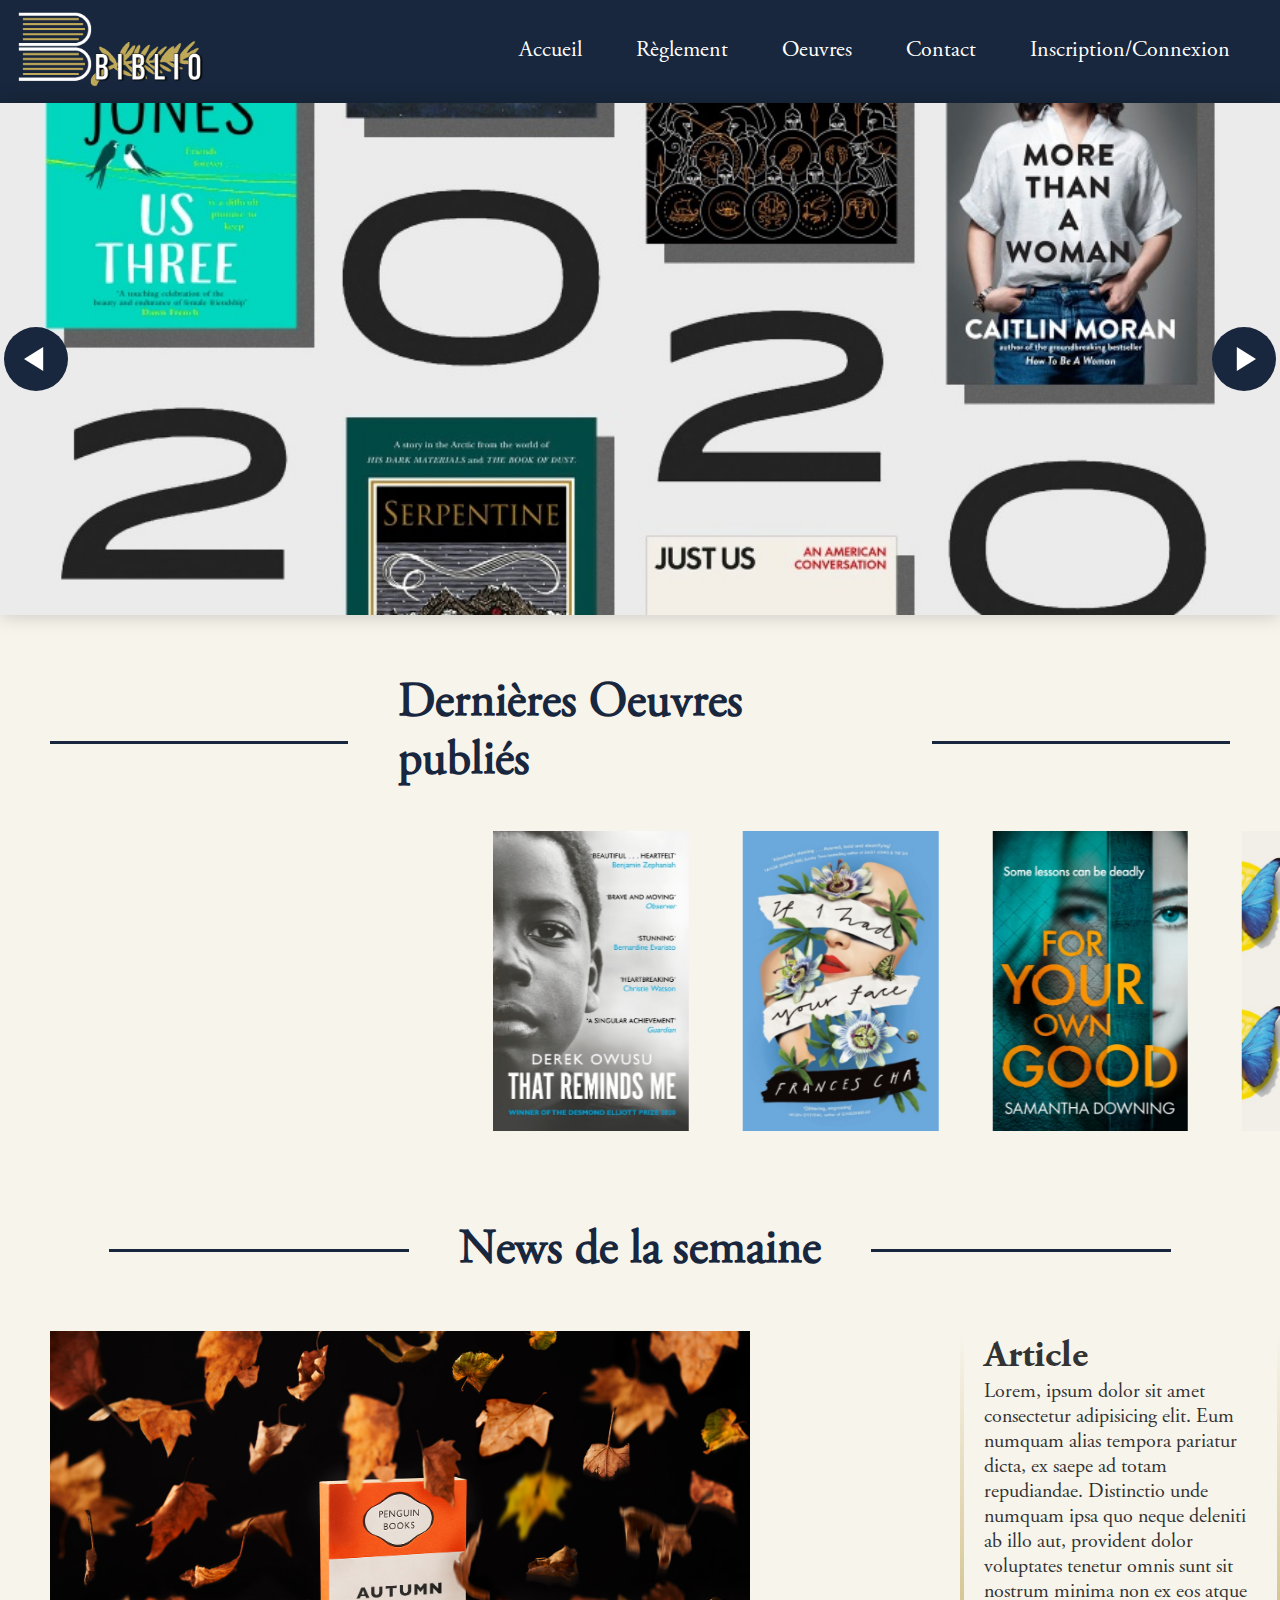
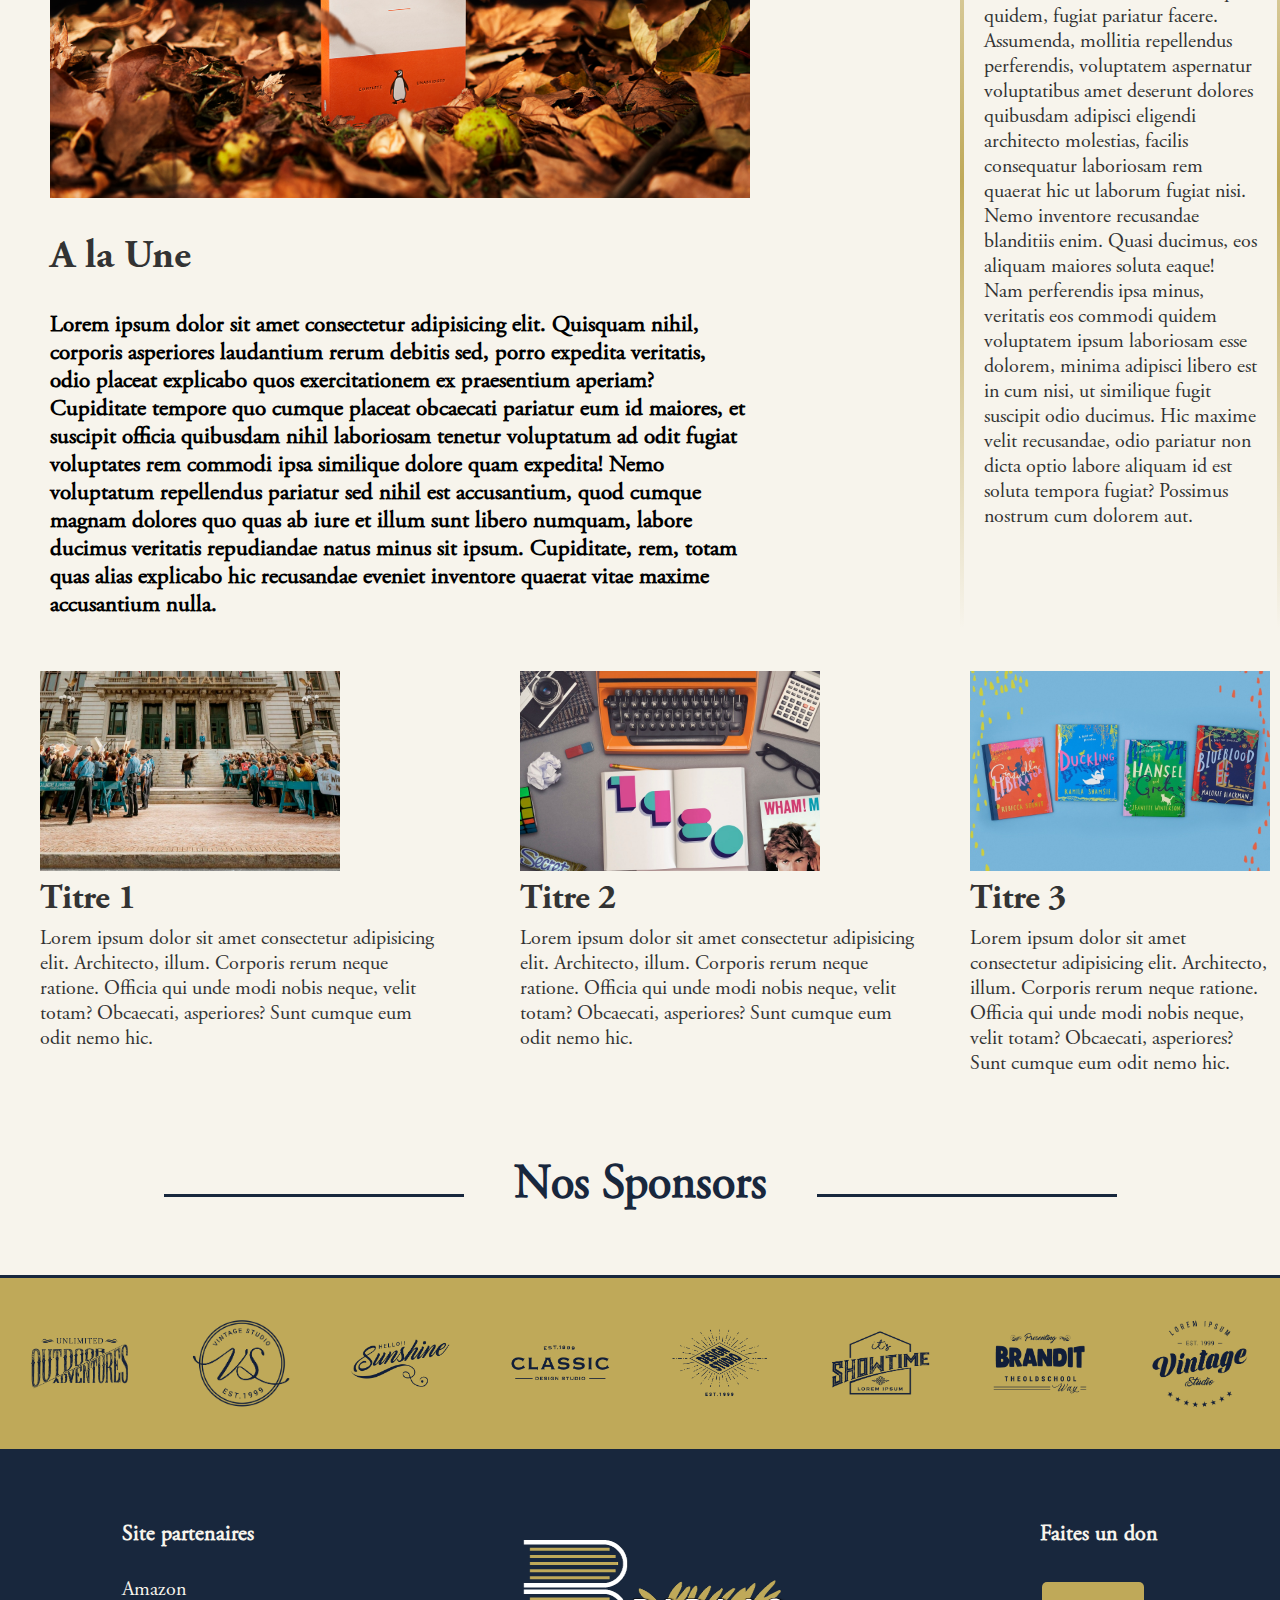
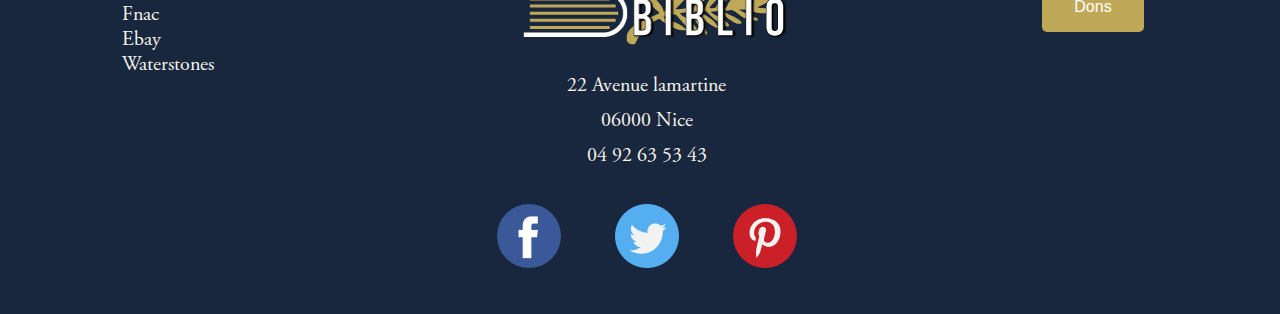
==== index.html @ a10636b6 "up du 07/01 a 23h24" ====
<!DOCTYPE html>
<html lang="fr">
  <head>
    <meta charset="UTF-8" />
    <meta name="viewport" content="width=device-width, initial-scale=1.0" />
    <link rel="stylesheet" href="./style.css" />
    <title>Bbiblio</title>
  </head>
  <body>

    <!-- /**** Navigateur ****/ -->
    <nav>
        <header>
            <a href="./index.html"><img src="./image/logo.png" alt="Bbiblio"></a>
        </header>
        <ul>
            <li><a href="./index.html">Accueil</a></li>
            <li><a href="./file/reglement.html">Règlement</a></li>
            <li><a href="./file/oeuvre.html">Oeuvres</a></li>
            <li><a href="./file/contact.html">Contact</a></li>
            <li><a href="./file/inscription.html">Inscription/Connexion</a></li>
        </ul>
    </nav>
    <!-- /**** Navigateur fin ****/ -->

    <!-- /**** Slider ****/ -->
    <section class="carousel" aria-label="Gallery">
      <ol class="carousel__viewport">
        <li id="carousel__slide1" tabindex="0" class="carousel__slide">
          <div class="carousel__snapper1">
            <a href="#carousel__slide3" class="carousel__prev">Dernier slide</a>
            <a href="#carousel__slide2" class="carousel__next">Slide suivant</a>
          </div>
        </li>
        <li id="carousel__slide2" tabindex="0" class="carousel__slide">
          <div class="carousel__snapper2"></div>
          <a href="#carousel__slide1" class="carousel__prev">Slide précédent</a>
          <a href="#carousel__slide3" class="carousel__next">Slide suivant</a>
        </li>
        <li id="carousel__slide3" tabindex="0" class="carousel__slide">
          <div class="carousel__snapper3"></div>
          <a href="#carousel__slide3" class="carousel__prev">Slide précédent</a>
          <a href="#carousel__slide1" class="carousel__next">Premier slide</a>
        </li>
      </ol>
    </section>
    <!-- /**** Slider fin ****/ -->

  <!-- /**** Marquee ****/ -->
  <aside>
      <div class="superline">
        <div class="line"></div>
        <h1>Dernières Oeuvres publiés</h1>
      <div class="line"></div>
      </div>
       <marquee behavior="alternate">
         <img src="./image/sl1.jpg">
         <img src="./image/sl2.jpg">
         <img src="./image/sl3.jpg">
         <img src="./image/sl4.jpg">
         <img src="./image/sl5.jpg">
         <img src="./image/sl6.jpg">
         <img src="./image/sl7.jpg">
         <img src="./image/sl8.jpg">
         <img src="./image/sl9.jpg">
         <img src="./image/sl10.jpg">
       </marquee>
   </aside>
 <!-- /**** Marquee fin ****/ -->

 <!-- /**** Article ****/ -->

 <article>
  <div class="titre">
    <div class="line"></div>
    <h1>News de la semaine</h1>
    <div class="line"></div>
  </div>
  <div class="une">
    <img src="./image/une.jpg" alt="">
    <h2>A la Une</h2>
    <h4>Lorem ipsum dolor sit amet consectetur adipisicing elit. Quisquam nihil, corporis asperiores laudantium rerum debitis sed, porro expedita veritatis, odio placeat explicabo quos exercitationem ex praesentium aperiam? Cupiditate tempore quo cumque placeat obcaecati pariatur eum id maiores, et suscipit officia quibusdam nihil laboriosam tenetur voluptatum ad odit fugiat voluptates rem commodi ipsa similique dolore quam expedita! Nemo voluptatum repellendus pariatur sed nihil est accusantium, quod cumque magnam dolores quo quas ab iure et illum sunt libero numquam, labore ducimus veritatis repudiandae natus minus sit ipsum. Cupiditate, rem, totam quas alias explicabo hic recusandae eveniet inventore quaerat vitae maxime accusantium nulla.</h4>
  </div>
  <div class="artaside">
    <h3>Article</h3>
    <p>Lorem, ipsum dolor sit amet consectetur adipisicing elit. Eum numquam alias tempora pariatur dicta, ex saepe ad totam repudiandae. Distinctio unde numquam ipsa quo neque deleniti ab illo aut, provident dolor voluptates tenetur omnis sunt sit nostrum minima non ex eos atque quidem, fugiat pariatur facere. Assumenda, mollitia repellendus perferendis, voluptatem aspernatur voluptatibus amet deserunt dolores quibusdam adipisci eligendi architecto molestias, facilis consequatur laboriosam rem quaerat hic ut laborum fugiat nisi. Nemo inventore recusandae blanditiis enim. Quasi ducimus, eos aliquam maiores soluta eaque! Nam perferendis ipsa minus, veritatis eos commodi quidem voluptatem ipsum laboriosam esse dolorem, minima adipisci libero est in cum nisi, ut similique fugit suscipit odio ducimus. Hic maxime velit recusandae, odio pariatur non dicta optio labore aliquam id est soluta tempora fugiat? Possimus nostrum cum dolorem aut.</p>
  </div>
  <div class="art1">
    <img class="artimg" src="./image/art1.jpg" alt="">
    <h3 class="sous_titre">Titre 1</h3>
    <p>Lorem ipsum dolor sit amet consectetur adipisicing elit. Architecto, illum. Corporis rerum neque ratione. Officia qui unde modi nobis neque, velit totam? Obcaecati, asperiores? Sunt cumque eum odit nemo hic.</p>
  </div>
  <div class="art2">
    <img class="artimg" src="./image/art2.jpg" alt="">
    <h3 class="sous_titre">Titre 2</h3>
    <p>Lorem ipsum dolor sit amet consectetur adipisicing elit. Architecto, illum. Corporis rerum neque ratione. Officia qui unde modi nobis neque, velit totam? Obcaecati, asperiores? Sunt cumque eum odit nemo hic.</p>
  </div>
  <div class="art3">
    <img class="artimg" src="./image/art3.jpg" alt="">
    <h3 class="sous_titre">Titre 3</h3>
    <p>Lorem ipsum dolor sit amet consectetur adipisicing elit. Architecto, illum. Corporis rerum neque ratione. Officia qui unde modi nobis neque, velit totam? Obcaecati, asperiores? Sunt cumque eum odit nemo hic.</p>
  </div>
  <!-- <div class="art4">
    <img class="artimg" src="./image/art4.jpg" alt="">
    <h3 class="sous_titre">Titre 4</h3>
    <p>Lorem ipsum dolor sit amet consectetur adipisicing elit. Architecto, illum. Corporis rerum neque ratione. Officia qui unde modi nobis neque, velit totam? Obcaecati, asperiores? Sunt cumque eum odit nemo hic.</p>
  </div> -->
 </article>
 <!-- /**** Article fin ****/ -->

 <!-- /**** Logos ****/ -->
 <div id="titre">
  <div class="line"></div>
  <h1>Nos Sponsors</h1>
  <div class="line"></div>
</div>
 <div class="logos">
  <img src="./image/logo1.png" alt="">
  <img src="./image/logo2.png" alt="">
  <img src="./image/logo3.png" alt="">
  <img src="./image/logo4.png" alt="">
  <img src="./image/logo5.png" alt="">
  <img src="./image/logo6.png" alt="">
  <img src="./image/logo7.png" alt="">
  <img src="./image/logo8.png" alt="">
</div>
<!-- /**** Logos fin ****/ -->

<!-- /**** Footer ****/ -->
<footer>
  <div class="partenaires">
    <h5>Site partenaires</h5>
    <a href="https://www.amazon.fr">Amazon</a>
    <a href="https://www.fnac.com/">Fnac</a>
    <a href="https://www.ebay.fr/">Ebay</a>
    <a href="https://www.waterstones.com">Waterstones</a>
  </div>
  <div class="center">
    <div class="coordonner">
      <img src="./image/logo.png" alt="">
      <a href="">22 Avenue lamartine</a>
      <a href="">06000 Nice</a>
      <a href="">04 92 63 53 43</a>
    </div>
    <div class="reseau">
      <a href=""><img src="./image/facebook.png" alt=""></a>
      <a href=""><img src="./image/twitter.png" alt=""></a>
      <a href=""><img src="./image/pinterest.png" alt=""></a>
    </div>
  </div>
  <div class="dons">
    <h5>Faites un don</h5>
    <button class="btn">Dons</button>
  </div>
</footer>
<!-- /**** Footer fin ****/ -->
</body>
</html>
---- style.css ----
@font-face 
{
  font-family: "garamond";
  src: url("/font/AGaramondPro-Regular.otf"), url("../font/AGaramondPro-Regular.otf");
}

@font-face 
{
    
  font-family: "garamondbold";
  src: url("/font/AGaramondPro-Bold.otf"), url("../font/AGaramondPro-Bold.otf");
}

   *{
       box-sizing: border-box;
       margin: 0;
       padding: 0;
       scrollbar-color: transparent transparent; /* thumb and track color */
       scrollbar-width: 0px;
      
   }


   *::-webkit-scrollbar {
    width: 0;
  }
  
  *::-webkit-scrollbar-track {
    background: transparent;
  }
  
  *::-webkit-scrollbar-thumb {
    background: transparent;
    border: none;
  }
  
  * {
    -ms-overflow-style: none;
  }

  html{
    background-color: #F7F4EC;
  }

  /**** Navigateur ****/

nav{
    background-color: #18273d;
    display: flex;
    justify-content: space-between;
    align-items: center;

}

nav ul li a{
    font-family: "garamond";
    color:white;
    transition: 0.3s;
    text-decoration:none;
    font-size: 22px;
}

nav ul li a:hover{
    color:#bbb6b6;
}

ul li{
    list-style-type: none;
    display: inline-block;
    padding-right: 50px;
}

nav ul{
    display: inline-block;
}

nav ul li img{
    width: 50%;
}

nav header img{
    width: 70%;
}


/**** Slider ****/

@keyframes tonext {
    75% {
      left: 0;
    }
    95% {
      left: 100%;
    }
    98% {
      left: 100%;
    }
    99% {
      left: 0;
    }
  }
  
  @keyframes tostart {
    75% {
      left: 0;
    }
    95% {
      left: -300%;
    }
    98% {
      left: -300%;
    }
    99% {
      left: 0;
    }
  }
  
  @keyframes snap {
    96% {
      scroll-snap-align: center;
    }
    97% {
      scroll-snap-align: none;
    }
    99% {
      scroll-snap-align: none;
    }
    100% {
      scroll-snap-align: center;
    }
  }
  
  
  ol, li {
    list-style: none;
    margin: 0;
    padding: 0;
  }
  
  .carousel {
    position: relative;
    padding-top: 40%;
    filter: drop-shadow(0 0 10px #0003);
    perspective: 100px;
  }
  
  .carousel__viewport {
    position: absolute;
    top: 0;
    right: 0;
    bottom: 0;
    left: 0;
    display: flex;
    overflow-x: scroll;
    counter-reset: item;
    scroll-behavior: smooth;
    scroll-snap-type: x mandatory;
  }
  
  .carousel__slide {
    position: relative;
    flex: 0 0 100%;
    width: 100%;
    counter-increment: item;
  }

  
  .carousel__slide:nth-child(1) {
    background-image: url("./image/slide1.jpg");
    background-repeat: no-repeat;
    background-size: cover;
    background-position: center;
  }

  .carousel__slide:nth-child(2) {
    background-image: url("./image/slide2.jpg");
    background-repeat: no-repeat;
    background-size: cover;
    background-position: center;
  }

  .carousel__slide:nth-child(3) {
    background-image: url("./image/slide3.jpg");
    background-repeat: no-repeat;
    background-size: cover;
    background-position: center;
  }
  
  .carousel__snapper {
    position: absolute;
    top: 0;
    left: 0;
    width: 100%;
    height: 100%;
    scroll-snap-align: center;
  }

  
  @media (hover: hover) {
    .carousel__snapper {
      animation-name: tonext, snap;
      animation-timing-function: ease;
      animation-duration: 4s;
      animation-iteration-count: infinite;
    }
  
    .carousel__slide:last-child .carousel__snapper {
      animation-name: tostart, snap;
    }
  }
  
  @media (prefers-reduced-motion: reduce) {
    .carousel__snapper {
      animation-name: none;
    }
  }
  
  .carousel:hover .carousel__snapper,
  .carousel:focus-within .carousel__snapper {
    animation-name: none;
  }
  
  .carousel__navigation {
    position: absolute;
    right: 0;
    bottom: 0;
    left: 0;
    text-align: center;
  }
  
  .carousel__navigation-list,
  .carousel__navigation-item {
    display: inline-block;
  }
  
  .carousel::before,
  .carousel::after,
  .carousel__prev,
  .carousel__next {
    position: absolute;
    top: 0;
    margin-top: 20%;
    width: 4rem;
    height: 4rem;
    transform: translateY(-50%);
    border-radius: 50%;
    font-size: 0;
    outline: 0;
    margin-right: 20px;
    margin-left: 20px;
  }
  
  .carousel::before,
  .carousel__prev {
    left: -1rem;
  }
  
  .carousel::after,
  .carousel__next {
    right: -1rem;
  }
  
  .carousel::before,
  .carousel::after {
    content: '';
    z-index: 1;
    background-color: #18273D;
    background-size: 1.5rem 1.5rem;
    background-repeat: no-repeat;
    background-position: center center;
    color: #fff;
    font-size: 2.5rem;
    line-height: 4rem;
    text-align: center;
    pointer-events: none;
  }
  
  .carousel::before {
    background-image: url("data:image/svg+xml,%3Csvg viewBox='0 0 100 100' xmlns='http://www.w3.org/2000/svg'%3E%3Cpolygon points='0,50 80,100 80,0' fill='%23fff'/%3E%3C/svg%3E");
  }
  
  .carousel::after {
    background-image: url("data:image/svg+xml,%3Csvg viewBox='0 0 100 100' xmlns='http://www.w3.org/2000/svg'%3E%3Cpolygon points='100,50 20,100 20,0' fill='%23fff'/%3E%3C/svg%3E");
  }

  /**** Marquee ****/

aside {
    display: grid;
    align-items: center;
    justify-items: center;
    background-color: #F7F4EC;
}
  
marquee {
    height: 300px;
    width: 100%;
}
  
aside marquee img {
    height: 300px;
    padding-right: 50px;

}

aside h1{
  font-size: 48px;
  margin-bottom:40px;
  margin-top:20px;
  font-family: garamond;
  color:#18273D;
}

aside .line{
  width: 300px;
  height: 3px;
  background-color: #18273D;
  margin-right: 50px;
  margin-left:50px;
}

aside .superline{
  display: flex;
  justify-content: center;
  align-items: center;
  margin-top:40px;
}


/**** articles ****/

article{
  display:grid;
  grid-template-rows: 200px 900px 1fr;
  grid-template-columns: repeat(auto-fill, minmax(150px, 1fr)); 
  justify-items: center;
}

article .titre{
  grid-row:1/2;
  grid-column: 1/-1;
  color:#18273D;
  display:flex;
  justify-content: center;
  align-items: center;
  margin-top:40px;
}

article .titre .line{
  width: 300px;
  height: 3px;
  background-color: #18273D;
  margin-right: 50px;
  margin-left:50px;
}

article .titre h1{
  font-size: 48px;
  font-family: garamond;
  color:#18273D;
}

article .une{
  grid-row:2/3;
  grid-column: 3/4;
  font-family: garamond;
}

article .une img{
 width: 700px;
}

article .une h4{
  font-size: 23px;
}

article img{
  width: 50%;
}

.artaside{
  grid-row:2/3;
  grid-column: 7/-1;
  color:#333333;
  border-left: 4px;
  border-style: solid;
  border-image: 
    linear-gradient(
      to bottom, 
      rgba(0, 0, 0, 0), 
      #BFA959, rgba(0, 0, 0, 0)
    ) 1 100%;
}

.artaside h3{
 font-size: 38px;
 font-family: garamondbold;
}

.artaside p, h3{
  padding-left: 20px;
  padding-right: 20px;
}


.art1{
  grid-row:3/4;
  grid-column: 1/4;
  padding: 40px;
  border-right: 2px;
}

.art2{
  grid-row:3/4;
  grid-column: 4/7;
  padding: 40px;
  border-right: 2px;

}

.art3{
  grid-row:3/4;
  grid-column: 7/10;
  padding: 40px;
}

/* .art4{
  grid-row:3/4;
  grid-column: 8/10;
  padding: 40px;
} */

/* .art2, .art4{
  padding: 40px;
  border-width: 2px;
  border-style: solid;
  border-image: 
    linear-gradient(
      to bottom, 
      rgba(0, 0, 0, 0), 
      #BFA959, rgba(0, 0, 0, 0)
    ) 1 100%;
} */

.sous_titre{
  font-size: 35px;
  font-family: garamondbold;
  padding:5px 0;
}

.artimg{
  width: 300px;
}

article .une h2{
  font-size: 40px;
  font-family: garamondbold;
  padding-top:30px;
  padding-bottom:30px;
}

article p{
  font-family: garamond;
  font-size: 20px;
}

article p, .sous_titre, h2{
  color:#333333
}

/**** Logos ****/

.logos{
  display: flex;
  justify-content: space-around;
  width: 100%;
  background-color: #BFA959;
  padding:40px 0;
  border-top:3px solid #18273d;
  border-bottom:3px solid #18273d;
  align-items: center;
  align-content: center;
  flex-wrap: wrap;
}

.logos img{
  width: 100px;
}

 #titre{
  grid-row:1/2;
  grid-column: 1/-1;
  color:#18273D;
  display:flex;
  justify-content: center;
  align-items: center;
  margin-top:40px;
  margin-bottom:40px;
}

#titre .line{
  width: 300px;
  height: 3px;
  background-color: #18273D;
  margin-right: 50px;
  margin-left:50px;
}

#titre h1{
  font-size: 48px;
  font-family: garamond;
  color:#18273D;
  padding-bottom:20px;
}

/* Footer */

footer{
  display:flex;
  justify-content: space-around;
  background-color: #18273d;
  padding:40px 0;
  font-family: "garamond";
  flex-wrap: wrap;
}

footer h5{
    color: #F7F4EC;
    transition: 0.3s;
    text-decoration: none;
    font-size: 22px;
    padding:30px 0;
}

.partenaires a, .coordonner a {
  display: block;
  color: #F7F4EC;
  text-decoration: none;
  font-size: 20px;
  transition:0.3s;
}

.coordonner a {
text-align: center;
padding:5px 0;
}

.partenaires a:hover, .coordonner a:hover  {
  color:#bbb6b6;
}

.coordonner{
  padding:30px 0;
}

.btn {
  background-color: #BFA959;
  border: none;
  color: white;
  padding: 16px 32px;
  text-align: center;
  font-size: 16px;
  margin: 4px 2px;
  transition: 0.3s;
  cursor:pointer;
  border-radius:5px;
}

.btn:hover {
  opacity: 0.8;
}

.reseau{
  display: flex;
  justify-content: space-between;
}




/* Responsive */

@media screen and (max-width: 1200px) {
    section {
        width: 100%;
    }

    article{
      display: flex;
      flex-direction: column;
    }

    article .une{
      margin-left:40px;
      padding-top:40px;
    }

    article .une img{
      width: 80%;
    }

    article .artaside{
      margin-left:20px;
      padding-top:40px;
      border:none;
    }

    article .art1 img, .art2 img, .art3 img{
      width: 50%;
    }

    article .art1, .art2, .art3{
      border:none;
    }

    article .art1{
      margin-top:40px;
    }

    aside .line{
      display: none;
    }

    article .titre .line{
      display: none;
    }

    #titre .line{
      display: none;
    }

   
}

@media screen and (max-width: 680px) {
  nav ul li img{
    display: none;
  }

    nav ul li a{
      font-size: 15px;
    }

    nav{
      flex-wrap: nowrap;
    }

  footer{
    flex-direction: column;
   justify-content: center;
   text-align: center;
  }

  .center{
    order: -3;
  }

  .reseau{
    justify-content: center;
  }

  .reseau img{
    padding : 0 20px;
  }
}
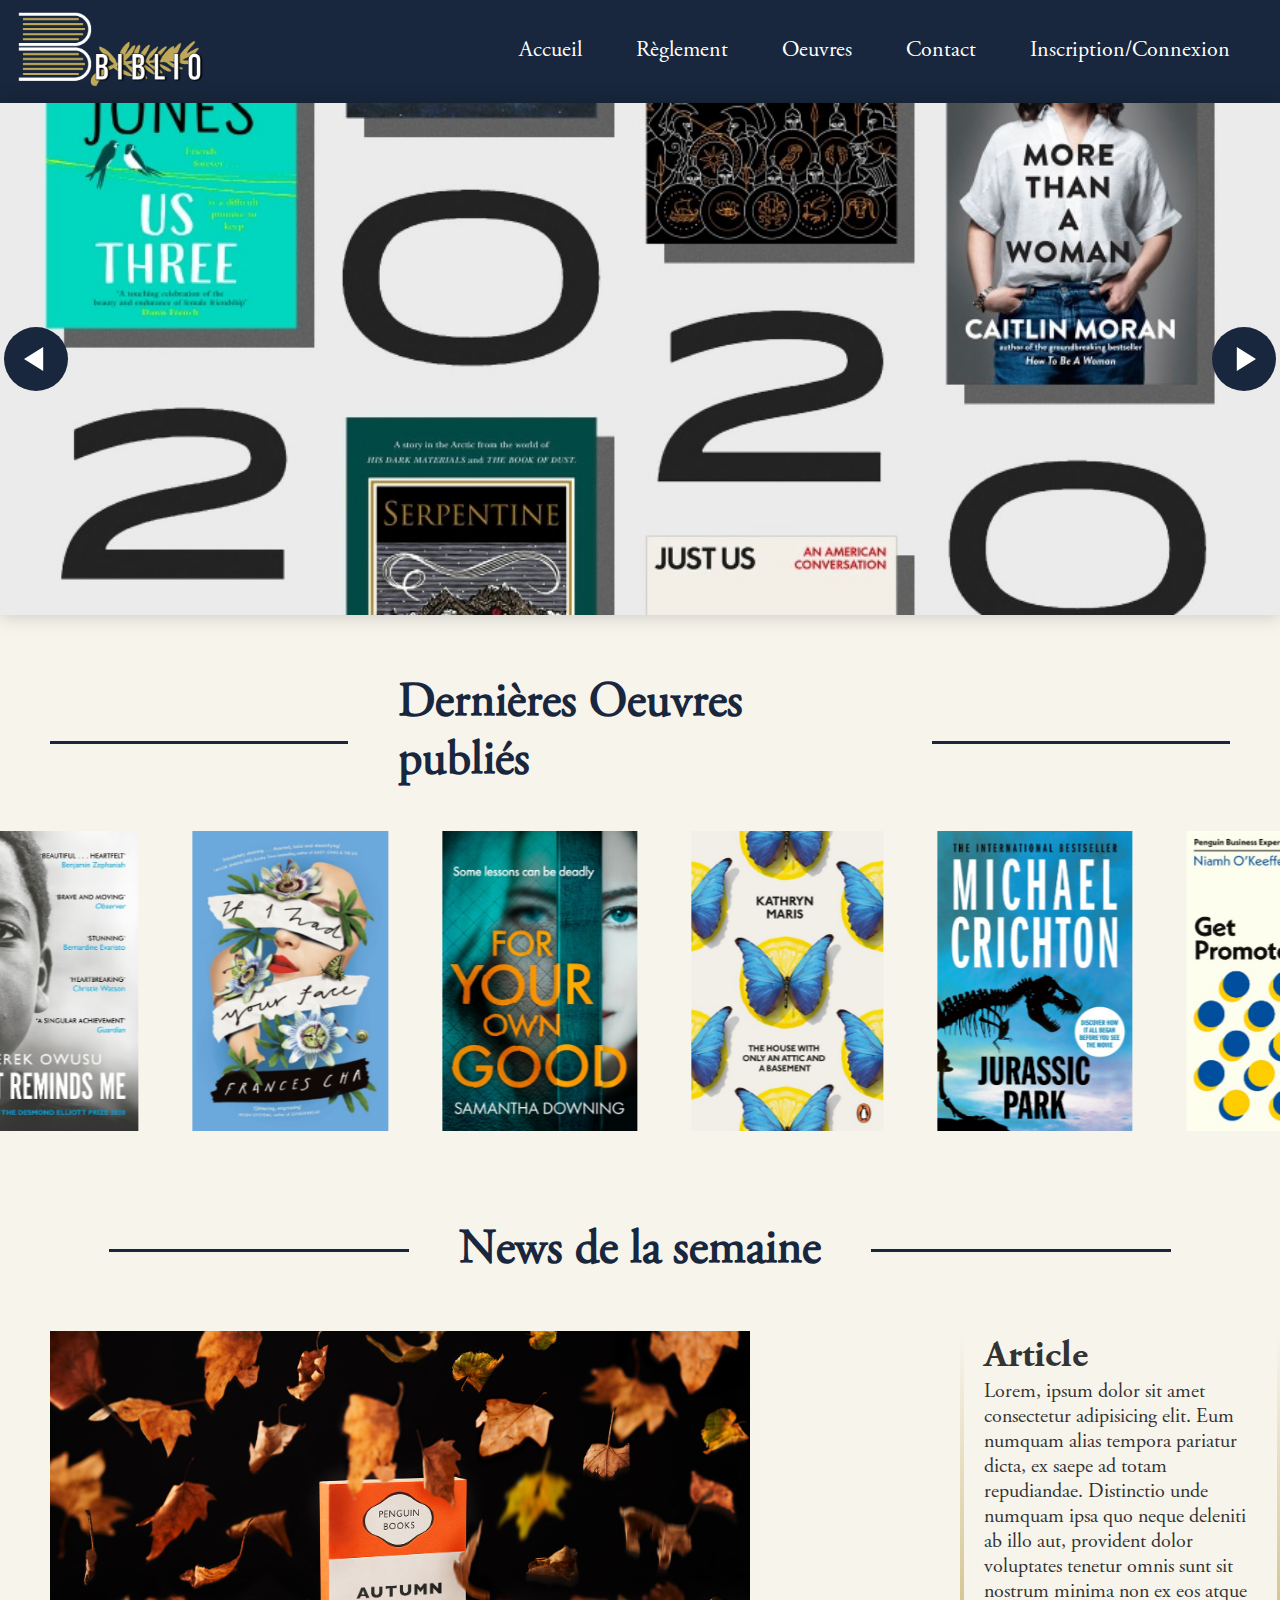
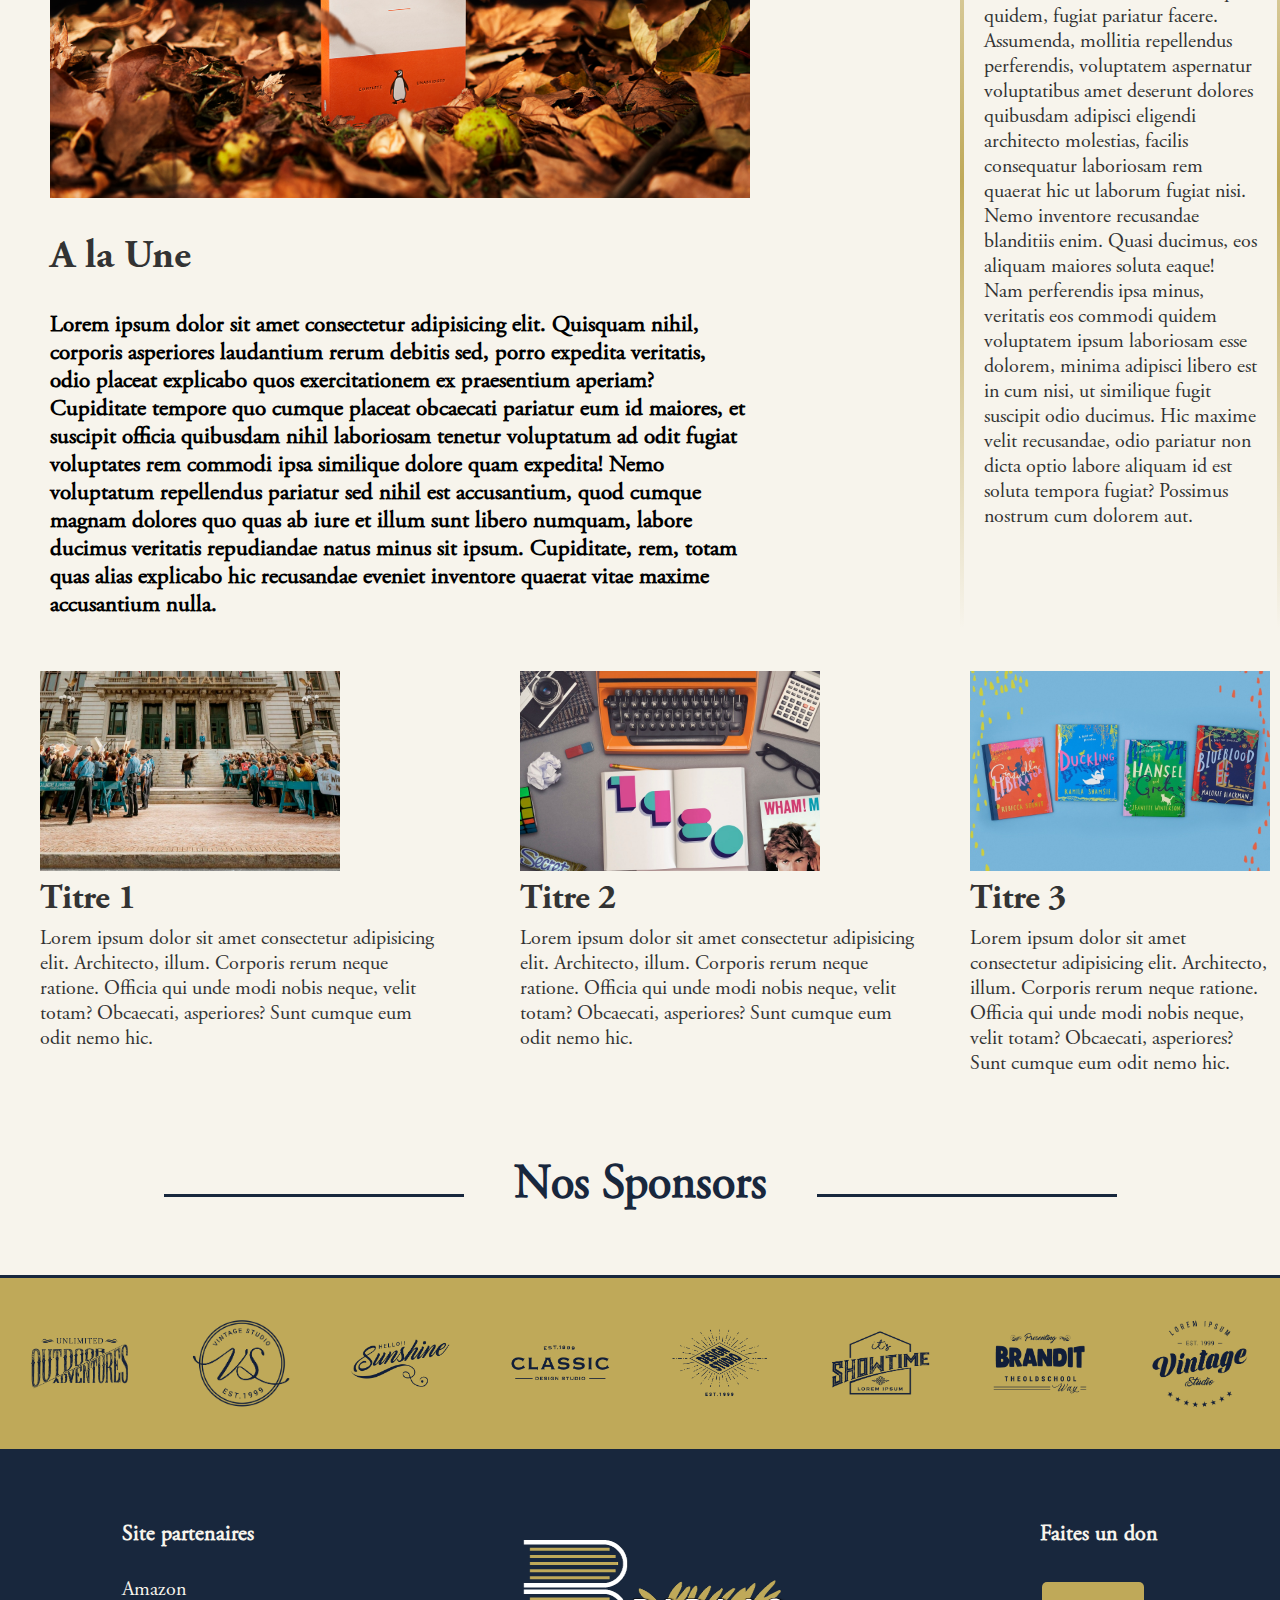
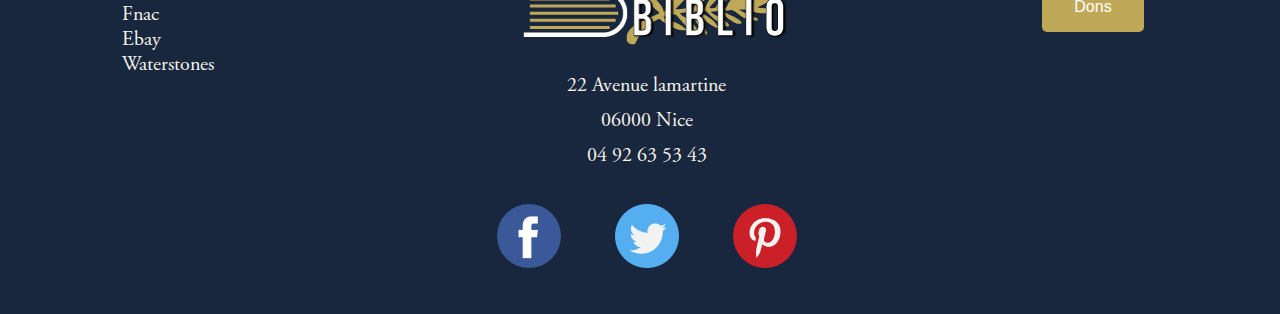
==== commit 39b5879d: "COMMIT LAST" ====
--- a/index.html
+++ b/index.html
@@ -100,14 +100,7 @@
     <h3 class="sous_titre">Titre 3</h3>
     <p>Lorem ipsum dolor sit amet consectetur adipisicing elit. Architecto, illum. Corporis rerum neque ratione. Officia qui unde modi nobis neque, velit totam? Obcaecati, asperiores? Sunt cumque eum odit nemo hic.</p>
   </div>
-  <!-- <div class="art4">
-    <img class="artimg" src="./image/art4.jpg" alt="">
-    <h3 class="sous_titre">Titre 4</h3>
-    <p>Lorem ipsum dolor sit amet consectetur adipisicing elit. Architecto, illum. Corporis rerum neque ratione. Officia qui unde modi nobis neque, velit totam? Obcaecati, asperiores? Sunt cumque eum odit nemo hic.</p>
-  </div> -->
- </article>
- <!-- /**** Article fin ****/ -->
-
+  </article
  <!-- /**** Logos ****/ -->
  <div id="titre">
   <div class="line"></div>
--- a/style.css
+++ b/style.css
@@ -424,23 +424,6 @@
   padding: 40px;
 }
 
-/* .art4{
-  grid-row:3/4;
-  grid-column: 8/10;
-  padding: 40px;
-} */
-
-/* .art2, .art4{
-  padding: 40px;
-  border-width: 2px;
-  border-style: solid;
-  border-image: 
-    linear-gradient(
-      to bottom, 
-      rgba(0, 0, 0, 0), 
-      #BFA959, rgba(0, 0, 0, 0)
-    ) 1 100%;
-} */
 
 .sous_titre{
   font-size: 35px;
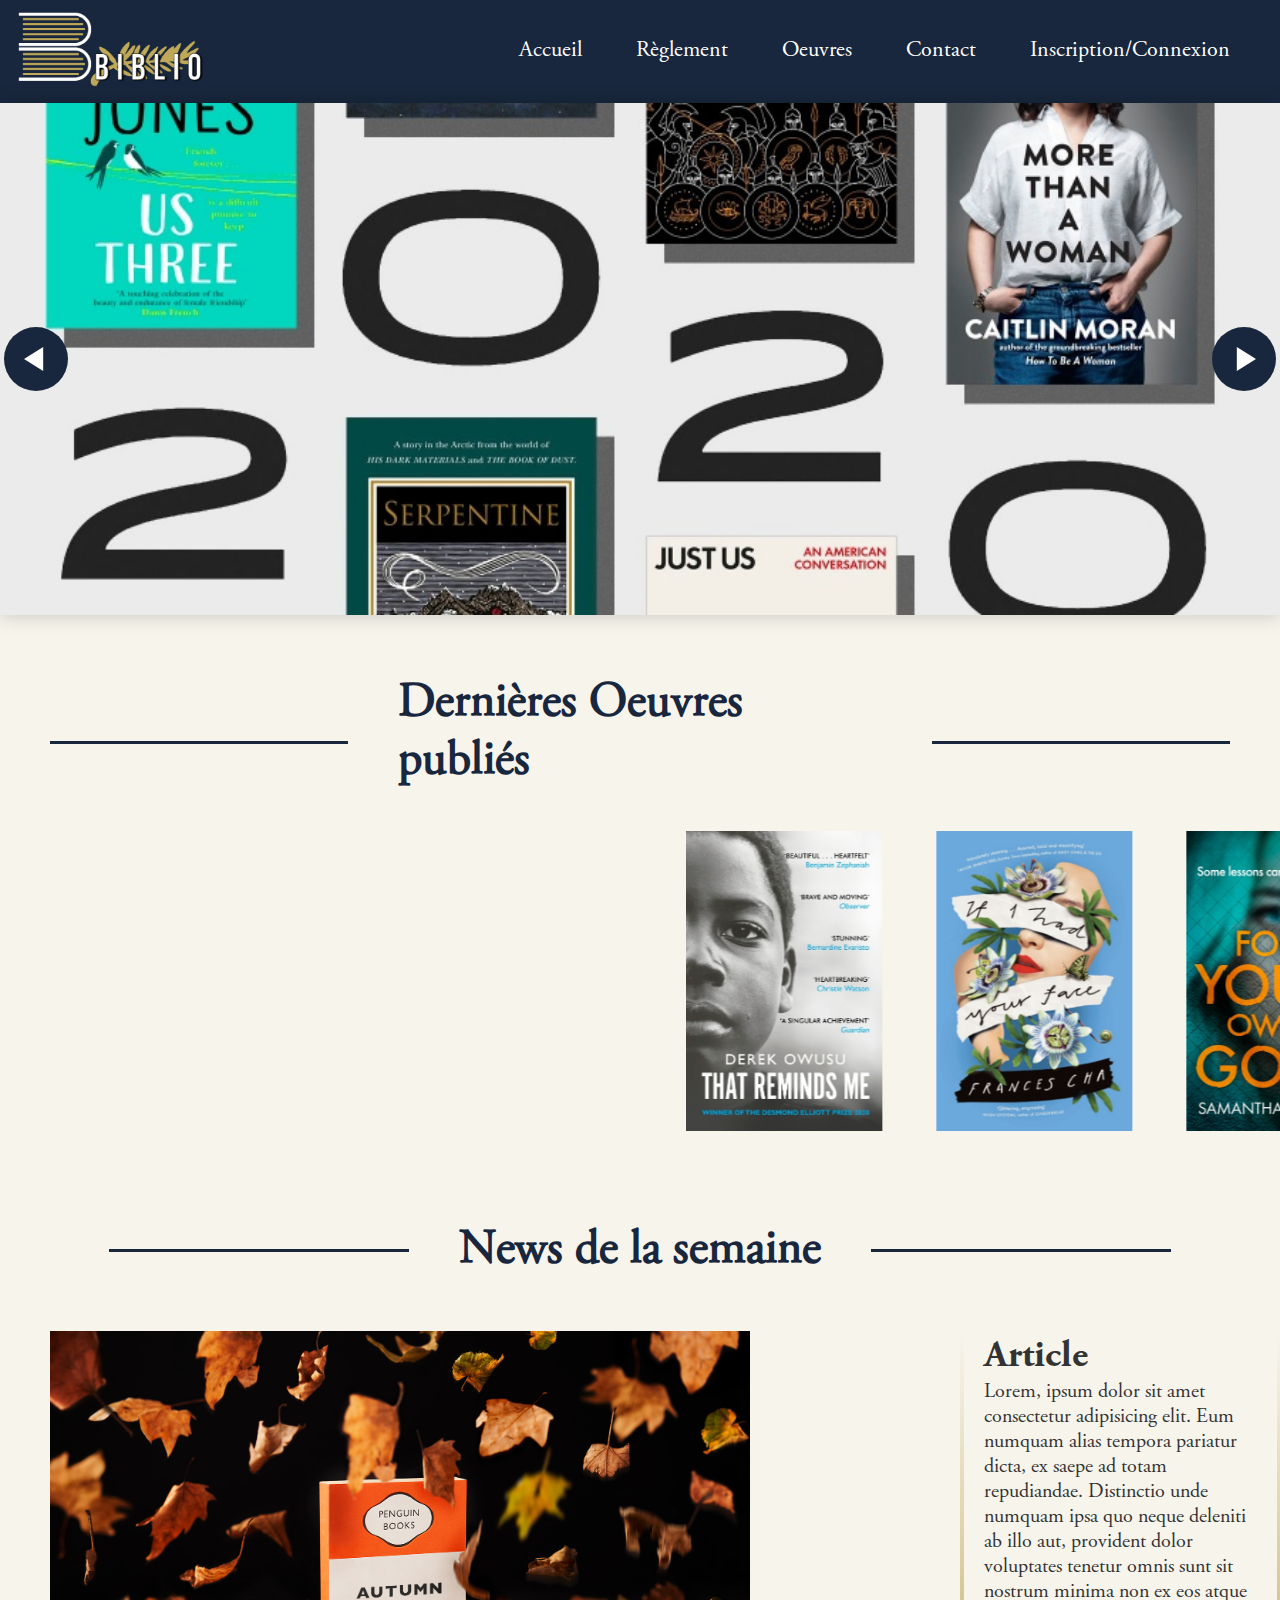
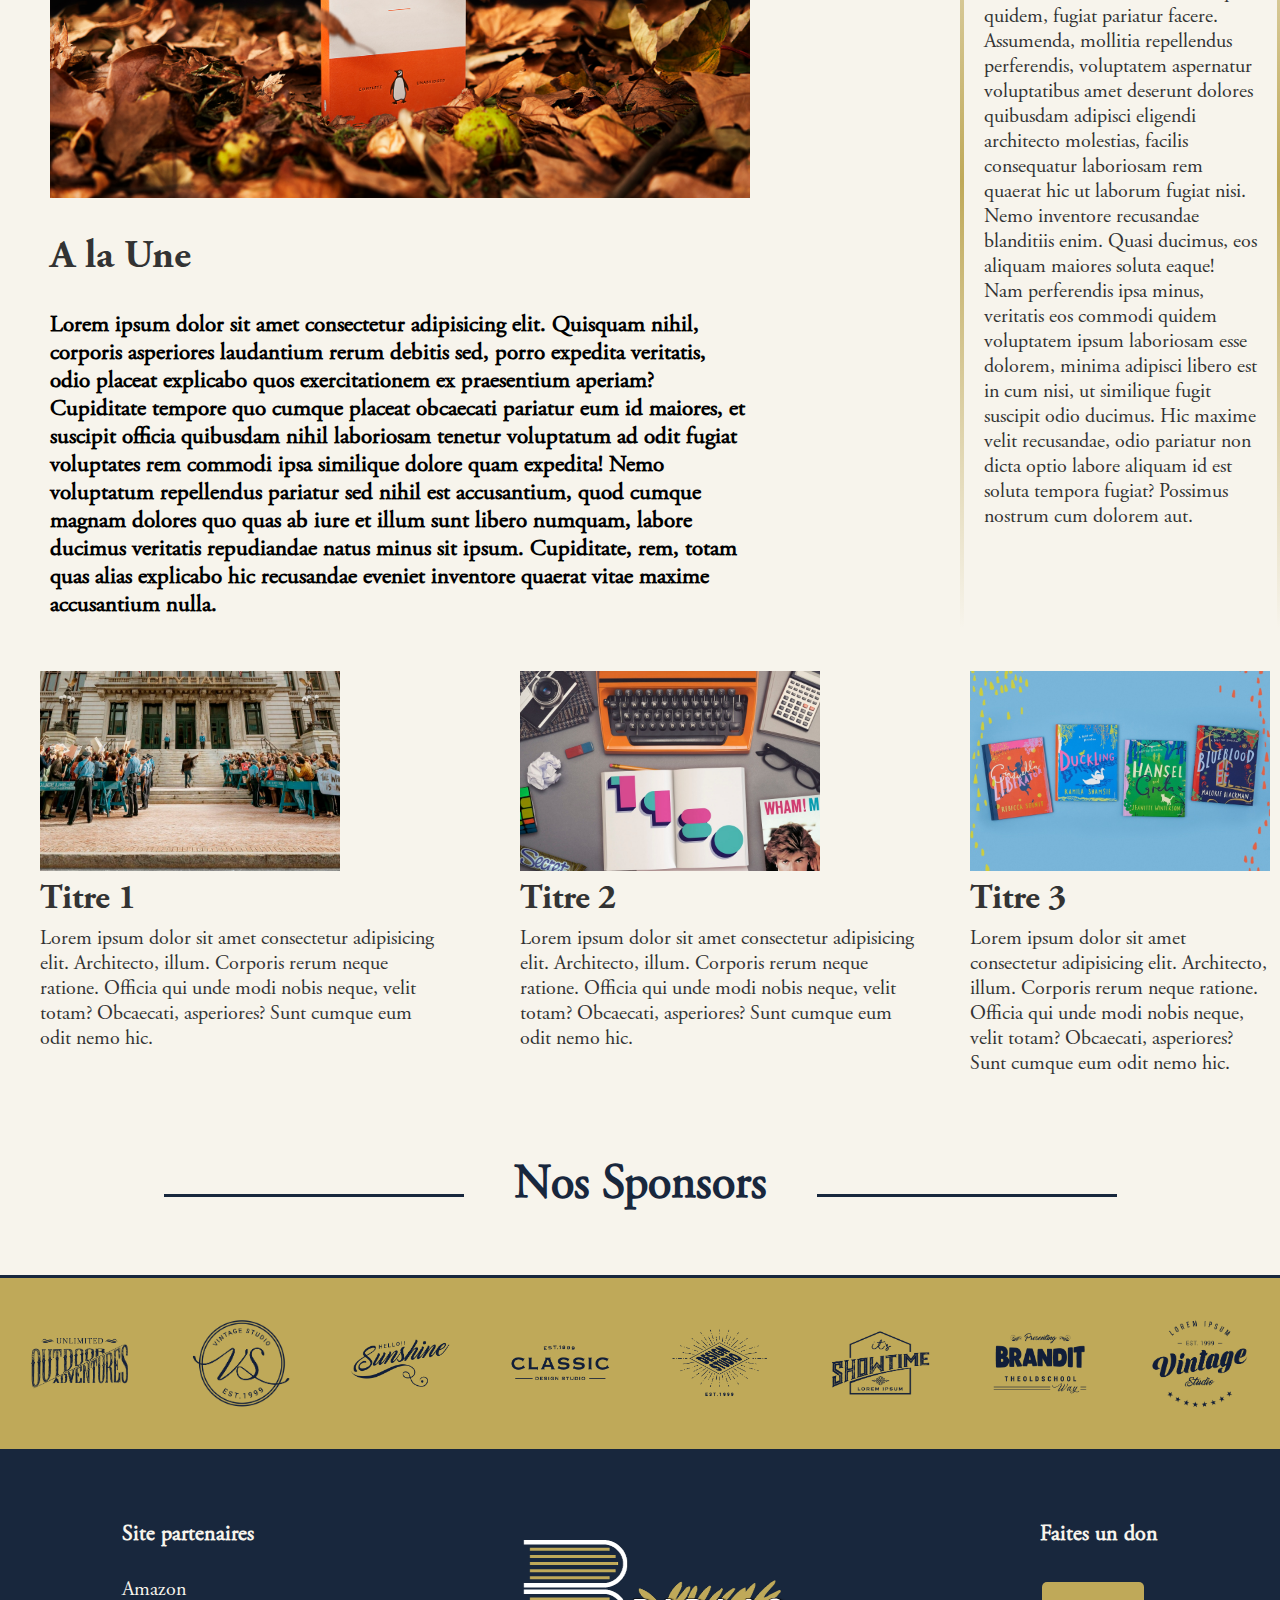
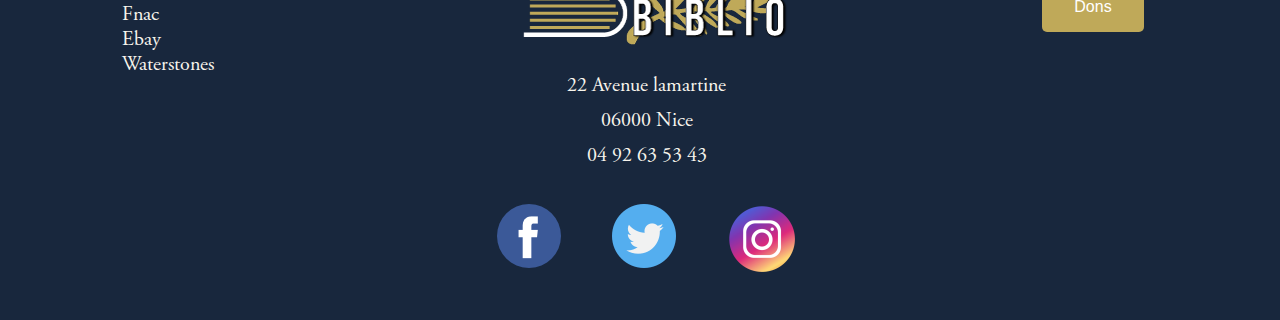
==== commit f462726c: "last up" ====
--- a/index.html
+++ b/index.html
@@ -100,8 +100,8 @@
     <h3 class="sous_titre">Titre 3</h3>
     <p>Lorem ipsum dolor sit amet consectetur adipisicing elit. Architecto, illum. Corporis rerum neque ratione. Officia qui unde modi nobis neque, velit totam? Obcaecati, asperiores? Sunt cumque eum odit nemo hic.</p>
   </div>
-  </article
- <!-- /**** Logos ****/ -->
+</article>
+ <!-- /**** Logos ****/-->
  <div id="titre">
   <div class="line"></div>
   <h1>Nos Sponsors</h1>
@@ -136,9 +136,9 @@
       <a href="">04 92 63 53 43</a>
     </div>
     <div class="reseau">
-      <a href=""><img src="./image/facebook.png" alt=""></a>
-      <a href=""><img src="./image/twitter.png" alt=""></a>
-      <a href=""><img src="./image/pinterest.png" alt=""></a>
+      <a href="https://www.facebook.com/"><img src="../image/facebook.png" alt=""></a>
+        <a href="https://www.twitter.com"><img src="../image/twitter.png" alt=""></a>
+        <a href="https://www.instagram.com/"><img src="../image/insta.png" alt=""></a>
     </div>
   </div>
   <div class="dons">
